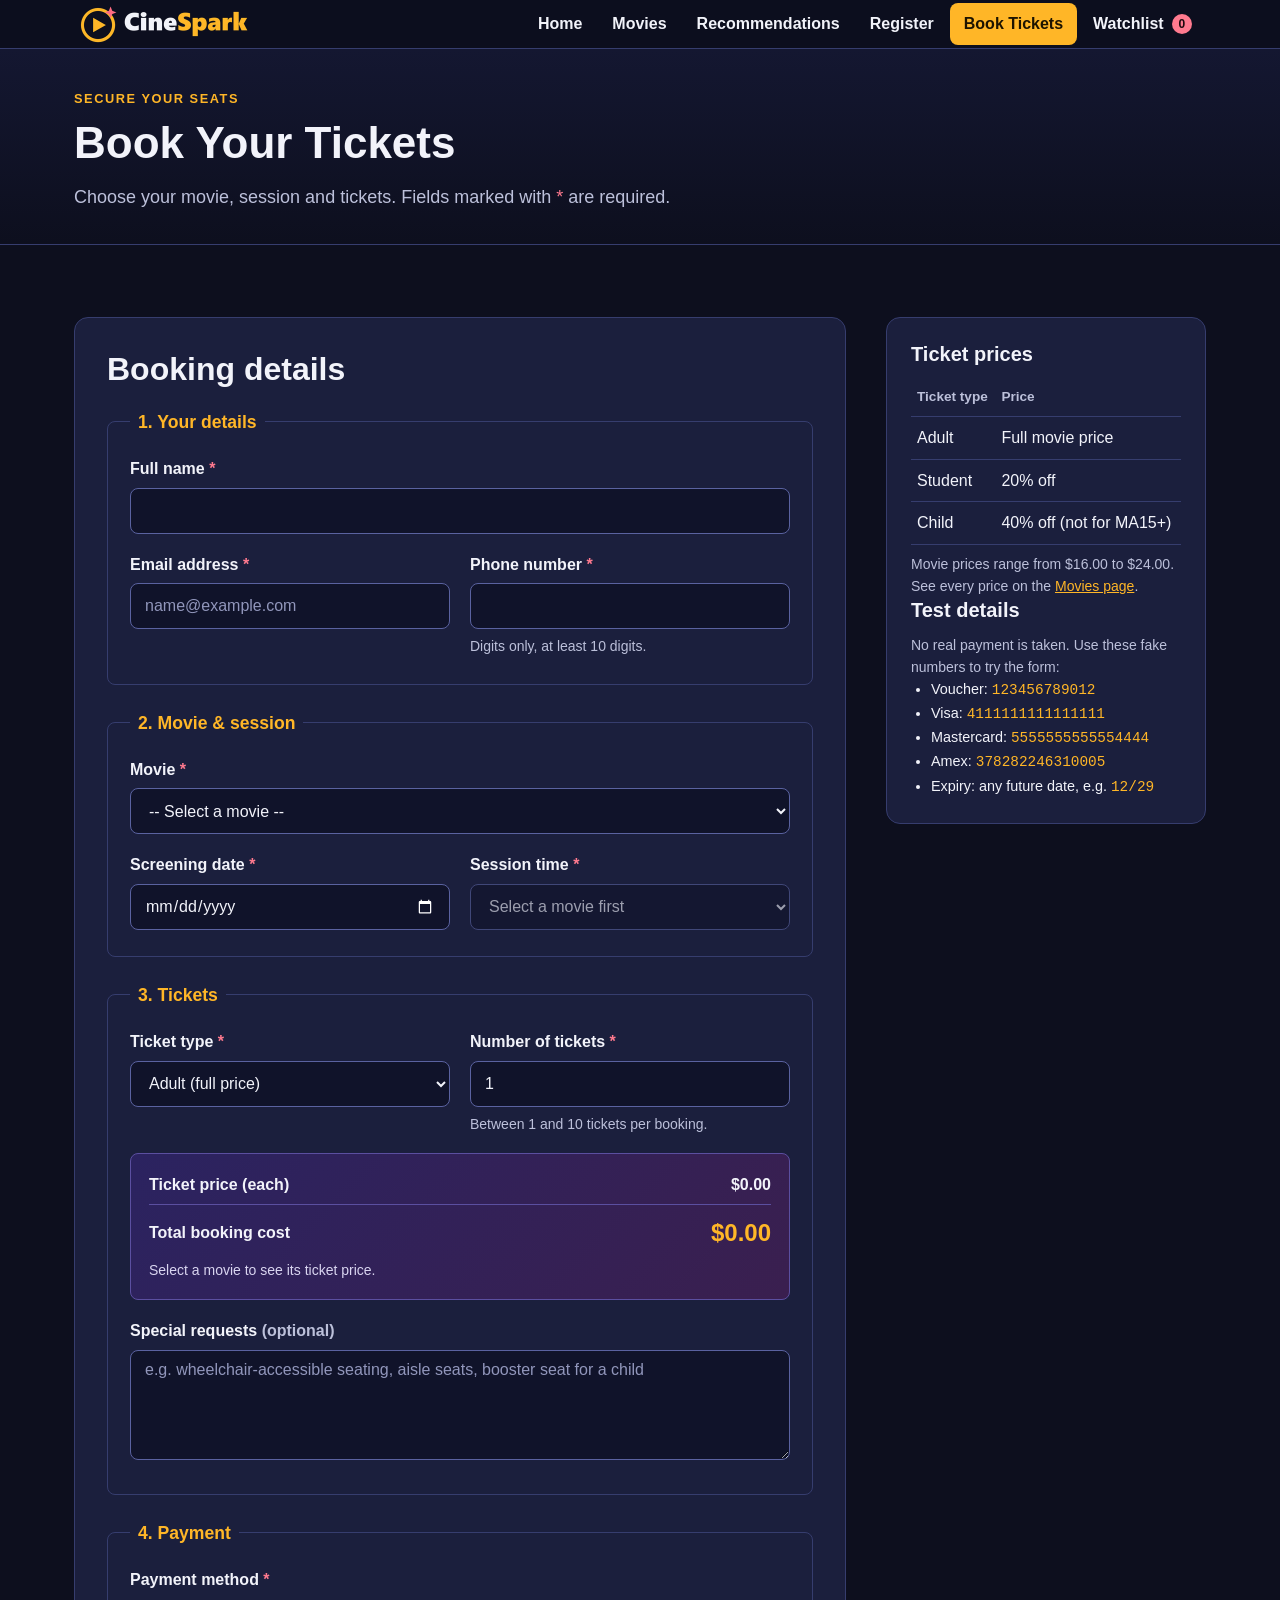
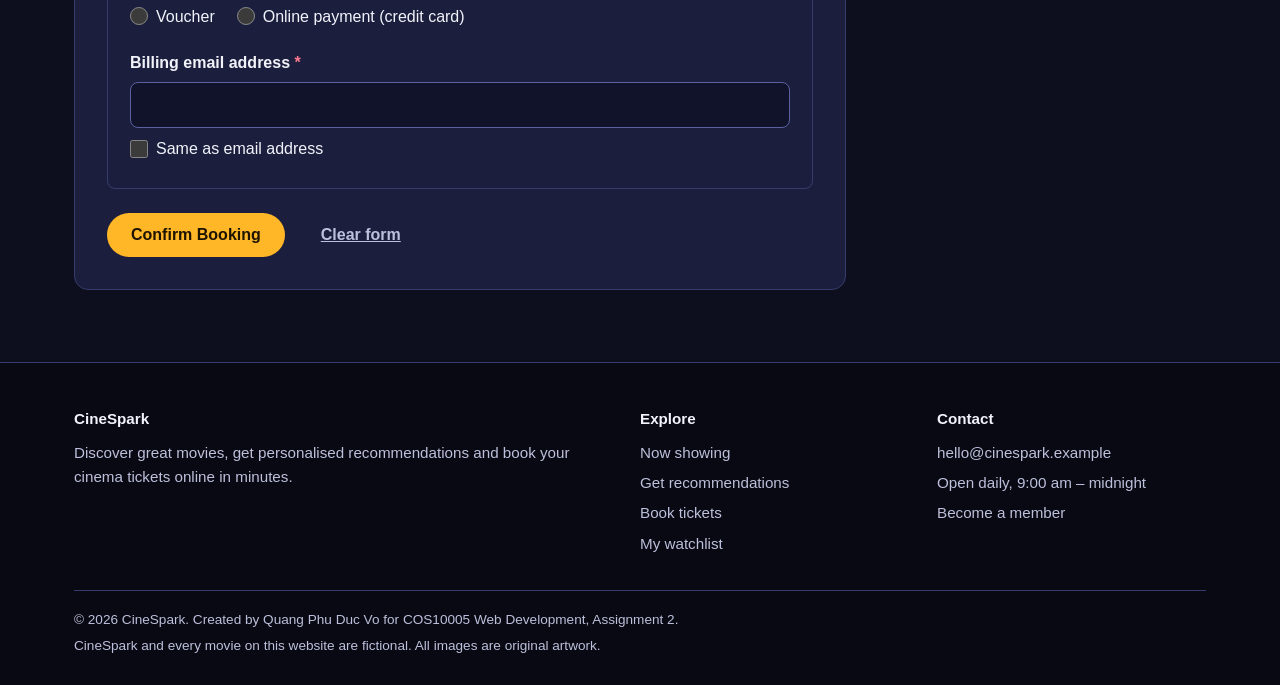
==== assignment2/booking.html @ 815320e8 "Adding first files for the assignment" ====
<!DOCTYPE html>
<html lang="en">
<head>
    <meta charset="utf-8">
    <meta name="viewport" content="width=device-width, initial-scale=1">
    <meta name="color-scheme" content="dark">
    <meta name="description" content="Book movie tickets at CineSpark: choose a movie, session and ticket type, then pay by voucher or card.">
    <meta name="author" content="Quang Phu Duc Vo">
    <title>Book Tickets | CineSpark</title>
    <link rel="icon" href="images/favicon.png" type="image/png">
    <link rel="stylesheet" href="css/style.css">
    <script src="js/script.js" defer></script>
</head>
<body>
    <a class="skip-link" href="#main">Skip to main content</a>

    <!-- ===================== SITE HEADER & NAVIGATION ===================== -->
    <header class="site-header">
        <div class="container header-inner">
            <a class="brand" href="index.html">
                <img src="images/logo.png" alt="CineSpark home" width="360" height="96">
            </a>
            <button type="button" class="nav-toggle" id="navToggle" aria-expanded="false" aria-controls="mainNav">
                <span class="nav-toggle-icon" aria-hidden="true"></span>
                Menu
            </button>
            <nav class="main-nav" id="mainNav" aria-label="Main navigation">
                <ul class="nav-links">
                    <li><a href="index.html">Home</a></li>
                    <li><a href="movies.html">Movies</a></li>
                    <li><a href="recommend.html">Recommendations</a></li>
                    <li><a href="register.html">Register</a></li>
                    <li><a href="booking.html" class="active" aria-current="page">Book Tickets</a></li>
                    <li><a href="watchlist.html">Watchlist <span class="watchlist-count" id="watchlistCount">0</span></a></li>
                </ul>
            </nav>
        </div>
    </header>

    <main id="main">

        <!-- ========================= PAGE BANNER ========================= -->
        <section class="page-banner" aria-labelledby="pageHeading">
            <div class="container">
                <p class="eyebrow">Secure your seats</p>
                <h1 id="pageHeading">Book Your Tickets</h1>
                <p class="lead">Choose your movie, session and tickets. Fields marked with <span class="required">*</span> are required.</p>
            </div>
        </section>

        <!-- ===================== BOOKING FORM + SIDE PANEL ===================== -->
        <section class="section" aria-labelledby="formHeading">
            <div class="container booking-layout">

                <!-- Booking form: checked by JavaScript before it is sent (see script.js, section 8) -->
                <form id="bookingForm" class="form-card" method="post"
                      action="http://mercury.swin.edu.au/it000000/cos10005/regtest.php" novalidate>
                    <h2 id="formHeading" class="mt-0">Booking details</h2>

                    <!-- Shown by JavaScript when a movie was chosen on another page -->
                    <p id="prefillNotice" class="notice" role="status" hidden></p>

                    <!-- Summary of errors, shown by JavaScript when the form has problems -->
                    <div id="bookingErrors" class="error-summary" role="alert" hidden></div>

                    <noscript>
                        <p class="notice">Please enable JavaScript to see ticket prices and payment options.</p>
                    </noscript>

                    <!-- ===== 1. Contact details ===== -->
                    <fieldset class="form-section">
                        <legend>1. Your details</legend>

                        <div class="form-group">
                            <label for="fullName">Full name <span class="required" aria-hidden="true">*</span></label>
                            <input type="text" id="fullName" name="fullName" autocomplete="name" required
                                   aria-describedby="fullNameError">
                            <p class="error-msg" id="fullNameError"></p>
                        </div>

                        <div class="form-row">
                            <div class="form-group">
                                <label for="email">Email address <span class="required" aria-hidden="true">*</span></label>
                                <input type="email" id="email" name="email" autocomplete="email" required
                                       placeholder="name@example.com" aria-describedby="emailError">
                                <p class="error-msg" id="emailError"></p>
                            </div>

                            <div class="form-group">
                                <label for="phone">Phone number <span class="required" aria-hidden="true">*</span></label>
                                <input type="tel" id="phone" name="phone" autocomplete="tel" inputmode="numeric" required
                                       aria-describedby="phoneHint phoneError">
                                <p class="hint" id="phoneHint">Digits only, at least 10 digits.</p>
                                <p class="error-msg" id="phoneError"></p>
                            </div>
                        </div>
                    </fieldset>

                    <!-- ===== 2. Movie and session ===== -->
                    <fieldset class="form-section">
                        <legend>2. Movie &amp; session</legend>

                        <div class="form-group">
                            <label for="movie">Movie <span class="required" aria-hidden="true">*</span></label>
                            <select id="movie" name="movie" required aria-describedby="movieError">
                                <option value="">-- Select a movie --</option>
                                <option value="skyline-pursuit">Skyline Pursuit (M) &ndash; $22.00</option>
                                <option value="lantern-keepers">The Lantern Keepers (G) &ndash; $16.00</option>
                                <option value="plus-one-problems">Plus One Problems (M) &ndash; $19.50</option>
                                <option value="quiet-harbour">Quiet Harbour (M) &ndash; $19.50</option>
                                <option value="neon-orbit">Neon Orbit (M) &ndash; $24.00</option>
                                <option value="hollow-lane">Midnight at Hollow Lane (MA15+) &ndash; $19.50</option>
                                <option value="grandpa-goes-viral">Grandpa Goes Viral (PG) &ndash; $17.00</option>
                                <option value="paper-hearts">Paper Hearts in Paris (PG) &ndash; $18.00</option>
                                <option value="robo-pup-rescue">Robo Pup Rescue (PG) &ndash; $16.00</option>
                            </select>
                            <p class="error-msg" id="movieError"></p>
                            <!-- Poster and details of the chosen movie (added by JavaScript) -->
                            <div id="moviePreview" class="movie-preview" hidden></div>
                        </div>

                        <div class="form-row">
                            <div class="form-group">
                                <label for="screeningDate">Screening date <span class="required" aria-hidden="true">*</span></label>
                                <input type="date" id="screeningDate" name="screeningDate" required
                                       aria-describedby="screeningDateError">
                                <p class="error-msg" id="screeningDateError"></p>
                            </div>

                            <div class="form-group">
                                <label for="sessionTime">Session time <span class="required" aria-hidden="true">*</span></label>
                                <select id="sessionTime" name="sessionTime" required aria-describedby="sessionTimeError">
                                    <option value="">Select a movie first</option>
                                </select>
                                <p class="error-msg" id="sessionTimeError"></p>
                            </div>
                        </div>
                    </fieldset>

                    <!-- ===== 3. Tickets and cost ===== -->
                    <fieldset class="form-section">
                        <legend>3. Tickets</legend>

                        <div class="form-row">
                            <div class="form-group">
                                <label for="ticketType">Ticket type <span class="required" aria-hidden="true">*</span></label>
                                <select id="ticketType" name="ticketType" aria-describedby="ticketTypeError">
                                    <option value="adult" selected>Adult (full price)</option>
                                    <option value="student">Student (20% off)</option>
                                    <option value="child">Child (40% off)</option>
                                </select>
                                <p class="error-msg" id="ticketTypeError"></p>
                            </div>

                            <div class="form-group">
                                <label for="numTickets">Number of tickets <span class="required" aria-hidden="true">*</span></label>
                                <input type="number" id="numTickets" name="numTickets" min="1" max="10" step="1" value="1"
                                       required aria-describedby="numTicketsHint numTicketsError">
                                <p class="hint" id="numTicketsHint">Between 1 and 10 tickets per booking.</p>
                                <p class="error-msg" id="numTicketsError"></p>
                            </div>
                        </div>

                        <!-- Booking cost - calculated by JavaScript (read-only, but still submitted) -->
                        <div class="cost-box">
                            <div class="cost-row">
                                <label for="ticketPrice">Ticket price (each)</label>
                                <input type="text" id="ticketPrice" name="ticketPrice" value="$0.00" readonly>
                            </div>
                            <div class="cost-row total">
                                <label for="totalCost">Total booking cost</label>
                                <input type="text" id="totalCost" name="totalCost" value="$0.00" readonly>
                            </div>
                            <p class="cost-note" id="costBreakdown" aria-live="polite">Select a movie to see its ticket price.</p>
                        </div>

                        <div class="form-group">
                            <label for="specialRequests">Special requests <span class="text-muted">(optional)</span></label>
                            <textarea id="specialRequests" name="specialRequests" rows="4" maxlength="300"
                                      placeholder="e.g. wheelchair-accessible seating, aisle seats, booster seat for a child"></textarea>
                        </div>
                    </fieldset>

                    <!-- ===== 4. Payment ===== -->
                    <fieldset class="form-section">
                        <legend>4. Payment</legend>

                        <fieldset class="choice-group" id="paymentMethod" aria-describedby="paymentMethodError">
                            <legend>Payment method <span class="required" aria-hidden="true">*</span></legend>
                            <div class="option-list">
                                <label class="option"><input type="radio" name="paymentMethod" value="voucher"> Voucher</label>
                                <label class="option"><input type="radio" name="paymentMethod" value="online"> Online payment (credit card)</label>
                            </div>
                            <p class="error-msg" id="paymentMethodError"></p>
                        </fieldset>

                        <!-- Shown only when "Voucher" is selected -->
                        <div id="voucherFields" class="conditional" hidden>
                            <div class="form-group">
                                <label for="voucherCode">Voucher code <span class="required" aria-hidden="true">*</span></label>
                                <input type="text" id="voucherCode" name="voucherCode" inputmode="numeric" maxlength="12"
                                       placeholder="12-digit code" autocomplete="off" disabled
                                       aria-describedby="voucherCodeHint voucherCodeError">
                                <p class="hint" id="voucherCodeHint">Enter the 12 digits printed on your gift voucher.</p>
                                <p class="error-msg" id="voucherCodeError"></p>
                            </div>
                        </div>

                        <!-- Shown only when "Online payment" is selected -->
                        <div id="cardFields" class="conditional" hidden>
                            <div class="form-row">
                                <div class="form-group">
                                    <label for="cardType">Card type <span class="required" aria-hidden="true">*</span></label>
                                    <select id="cardType" name="cardType" disabled aria-describedby="cardTypeError">
                                        <option value="">-- Select card type --</option>
                                        <option value="visa">Visa</option>
                                        <option value="mastercard">Mastercard</option>
                                        <option value="amex">American Express</option>
                                    </select>
                                    <p class="error-msg" id="cardTypeError"></p>
                                </div>

                                <div class="form-group">
                                    <label for="cardName">Name on card <span class="required" aria-hidden="true">*</span></label>
                                    <input type="text" id="cardName" name="cardName" autocomplete="cc-name" disabled
                                           aria-describedby="cardNameError">
                                    <p class="error-msg" id="cardNameError"></p>
                                </div>
                            </div>

                            <div class="form-row">
                                <div class="form-group">
                                    <label for="cardNumber">Card number <span class="required" aria-hidden="true">*</span></label>
                                    <input type="text" id="cardNumber" name="cardNumber" inputmode="numeric" maxlength="16"
                                           autocomplete="cc-number" disabled aria-describedby="cardNumberHint cardNumberError">
                                    <p class="hint" id="cardNumberHint">Visa and Mastercard: 16 digits. American Express: 15 digits.</p>
                                    <p class="error-msg" id="cardNumberError"></p>
                                </div>

                                <div class="form-group">
                                    <label for="cardExpiry">Expiry date <span class="required" aria-hidden="true">*</span></label>
                                    <input type="text" id="cardExpiry" name="cardExpiry" maxlength="5" placeholder="MM/YY"
                                           autocomplete="cc-exp" disabled aria-describedby="cardExpiryError">
                                    <p class="error-msg" id="cardExpiryError"></p>
                                </div>
                            </div>
                            <p class="hint">This is a student project &ndash; please use the fake test card numbers shown on this page. No real payment is processed.</p>
                        </div>

                        <div class="form-group">
                            <label for="billingEmail">Billing email address <span class="required" aria-hidden="true">*</span></label>
                            <input type="email" id="billingEmail" name="billingEmail" autocomplete="email" required
                                   aria-describedby="billingEmailError">
                            <label class="checkbox-row">
                                <input type="checkbox" id="sameAsEmail" name="sameAsEmail" value="yes">
                                Same as email address
                            </label>
                            <p class="error-msg" id="billingEmailError"></p>
                        </div>
                    </fieldset>

                    <div class="form-actions">
                        <button type="submit" class="btn btn-primary">Confirm Booking</button>
                        <button type="reset" class="btn btn-ghost">Clear form</button>
                    </div>
                </form>

                <!-- ===== Side panel: prices and test data ===== -->
                <aside class="side-panel card" aria-labelledby="pricesHeading">
                    <h2 id="pricesHeading" class="mt-0">Ticket prices</h2>
                    <table class="price-table">
                        <caption class="visually-hidden">Ticket type discounts</caption>
                        <thead>
                            <tr>
                                <th scope="col">Ticket type</th>
                                <th scope="col">Price</th>
                            </tr>
                        </thead>
                        <tbody>
                            <tr>
                                <td>Adult</td>
                                <td>Full movie price</td>
                            </tr>
                            <tr>
                                <td>Student</td>
                                <td>20% off</td>
                            </tr>
                            <tr>
                                <td>Child</td>
                                <td>40% off (not for MA15+)</td>
                            </tr>
                        </tbody>
                    </table>
                    <p class="hint">Movie prices range from $16.00 to $24.00. See every price on the <a href="movies.html">Movies page</a>.</p>

                    <h2>Test details</h2>
                    <p class="hint">No real payment is taken. Use these fake numbers to try the form:</p>
                    <ul class="test-data">
                        <li>Voucher: <code>123456789012</code></li>
                        <li>Visa: <code>4111111111111111</code></li>
                        <li>Mastercard: <code>5555555555554444</code></li>
                        <li>Amex: <code>378282246310005</code></li>
                        <li>Expiry: any future date, e.g. <code>12/29</code></li>
                    </ul>
                </aside>

            </div>
        </section>

    </main>

    <!-- ============================ SITE FOOTER ============================ -->
    <footer class="site-footer">
        <div class="container">
            <div class="footer-grid">
                <div>
                    <p class="footer-heading">CineSpark</p>
                    <p>Discover great movies, get personalised recommendations and book your cinema tickets online in minutes.</p>
                </div>
                <div>
                    <p class="footer-heading">Explore</p>
                    <ul class="footer-links">
                        <li><a href="movies.html">Now showing</a></li>
                        <li><a href="recommend.html">Get recommendations</a></li>
                        <li><a href="booking.html">Book tickets</a></li>
                        <li><a href="watchlist.html">My watchlist</a></li>
                    </ul>
                </div>
                <div>
                    <p class="footer-heading">Contact</p>
                    <ul class="footer-links">
                        <li><a href="mailto:hello@cinespark.example">hello@cinespark.example</a></li>
                        <li>Open daily, 9:00 am &ndash; midnight</li>
                        <li><a href="register.html">Become a member</a></li>
                    </ul>
                </div>
            </div>
            <div class="footer-bottom">
                <p>&copy; 2026 CineSpark. Created by Quang Phu Duc Vo for COS10005 Web Development, Assignment 2.</p>
                <p>CineSpark and every movie on this website are fictional. All images are original artwork.</p>
            </div>
        </div>
    </footer>
</body>
</html>
---- assignment2/css/style.css ----
/* ==========================================================================
   CineSpark - Main Stylesheet (css/style.css)
   COS10005 Web Development - Assignment 2
   Author: Quang Phu Duc Vo

   This one stylesheet is linked to every page of the website.

   Responsive approach: MOBILE-FIRST
     - Base styles (no media query) are for mobile phones  (<= 767px)
     - Tablet styles:  @media (min-width: 768px)          (768px - 1023px)
     - Desktop styles: @media (min-width: 1024px)         (>= 1024px)

   Contents
     1.  Colour palette and design tokens
     2.  Base / reset
     3.  Typography
     4.  Layout helpers (container, sections, grids, cards)
     5.  Buttons, badges and tags
     6.  Header and main navigation
     7.  Home page
     8.  Inner page banner
     9.  Movie listing page
     10. Forms (shared by register, booking and recommend pages)
     11. Recommendation page
     12. Registration page
     13. Booking page
     14. Watchlist page (bonus)
     15. Toast message
     16. Footer
     17. Utilities and accessibility helpers
     18. Responsive - tablet (768px and wider)
     19. Responsive - desktop (1024px and wider)
     20. Reduced motion preference
   ========================================================================== */


/* ==========================================================================
   1. Colour palette and design tokens
   All colours were checked for WCAG AA contrast against the dark backgrounds.
   ========================================================================== */
:root {
    --color-bg: #0d0f1e;            /* page background (deep navy)          */
    --color-bg-alt: #141731;        /* alternate section background         */
    --color-surface: #1b1f3d;       /* cards and panels                     */
    --color-surface-raised: #252b52;/* hover states / read-only fields      */
    --color-field: #10132a;         /* form field background                */
    --color-border: #363d6e;        /* card borders and dividers            */
    --color-field-border: #5a62a0;  /* form field borders                   */
    --color-text: #f2f3fa;          /* main text                            */
    --color-text-muted: #bcc0da;    /* secondary text                       */
    --color-accent: #ffb627;        /* brand amber (buttons, highlights)    */
    --color-accent-hover: #ffca5f;
    --color-on-accent: #1d1400;     /* text placed on the amber accent      */
    --color-highlight: #ff7a8f;     /* pink highlight (badges, required *)  */
    --color-success: #5ee39a;
    --color-error: #ff9b9b;
    --color-error-bg: #3b1724;
    --color-info: #7cc4ff;
    --color-info-bg: #16304a;
    --radius-sm: 8px;
    --radius: 14px;
    --shadow: 0 12px 30px rgba(0, 0, 0, 0.35);
    --container-width: 1180px;
    --font-body: "Segoe UI", Roboto, "Helvetica Neue", Arial, sans-serif;
}


/* ==========================================================================
   2. Base / reset
   ========================================================================== */
*,
*::before,
*::after {
    box-sizing: border-box;
}

html {
    scroll-behavior: smooth;
}

body {
    margin: 0;
    font-family: var(--font-body);
    font-size: 1rem;              /* 16px - readable base size */
    line-height: 1.6;
    color: var(--color-text);
    background-color: var(--color-bg);
}

img {
    display: block;
    max-width: 100%;
    height: auto;
}

a {
    color: var(--color-accent);
}

a:hover {
    color: var(--color-accent-hover);
}

/* Clear, high-contrast keyboard focus indicator for every interactive element */
:focus-visible {
    outline: 3px solid var(--color-accent);
    outline-offset: 2px;
}

/* Make sure the HTML "hidden" attribute always wins over display rules below */
[hidden] {
    display: none !important;
}


/* ==========================================================================
   3. Typography
   ========================================================================== */
h1,
h2,
h3,
h4 {
    margin: 0 0 0.6em;
    line-height: 1.2;
    font-weight: 800;
}

h1 {
    font-size: 2.1rem;
}

h2 {
    font-size: 1.6rem;
}

h3 {
    font-size: 1.2rem;
}

p {
    margin: 0 0 1em;
}

.lead {
    font-size: 1.125rem;
    color: var(--color-text-muted);
}

.eyebrow {
    margin: 0 0 0.5rem;
    font-size: 0.8rem;
    font-weight: 700;
    letter-spacing: 0.12em;
    text-transform: uppercase;
    color: var(--color-accent);
}

.text-accent {
    color: var(--color-accent);
}

.text-muted {
    color: var(--color-text-muted);
}


/* ==========================================================================
   4. Layout helpers
   ========================================================================== */
.container {
    width: 100%;
    max-width: var(--container-width);
    margin: 0 auto;
    padding: 0 16px;
}

.section {
    padding: 56px 0;
}

.section-alt {
    background-color: var(--color-bg-alt);
}

.section-header {
    max-width: 720px;
    margin-bottom: 32px;
}

/* Generic responsive grid - 1 column on mobile, more columns added later */
.grid {
    display: grid;
    grid-template-columns: 1fr;
    gap: 20px;
}

.card {
    padding: 24px;
    background-color: var(--color-surface);
    border: 1px solid var(--color-border);
    border-radius: var(--radius);
}

.card h3 {
    margin-bottom: 0.4em;
}

.card p:last-child {
    margin-bottom: 0;
}


/* ==========================================================================
   5. Buttons, badges and tags
   ========================================================================== */
.btn {
    display: inline-flex;
    align-items: center;
    justify-content: center;
    gap: 8px;
    min-height: 44px;              /* comfortable touch target */
    padding: 10px 22px;
    border: 2px solid transparent;
    border-radius: 999px;
    font-family: inherit;
    font-size: 1rem;
    font-weight: 700;
    line-height: 1.2;
    text-align: center;
    text-decoration: none;
    cursor: pointer;
    transition: background-color 0.2s ease, border-color 0.2s ease, color 0.2s ease, transform 0.2s ease;
}

.btn-primary {
    background-color: var(--color-accent);
    color: var(--color-on-accent);
}

.btn-primary:hover {
    background-color: var(--color-accent-hover);
    color: var(--color-on-accent);
    transform: translateY(-1px);
}

.btn-outline {
    background-color: transparent;
    border-color: var(--color-field-border);
    color: var(--color-text);
}

.btn-outline:hover {
    border-color: var(--color-accent);
    color: var(--color-accent);
}

.btn-ghost {
    background-color: transparent;
    color: var(--color-text-muted);
    text-decoration: underline;
}

.btn-ghost:hover {
    color: var(--color-text);
}

.btn-small {
    min-height: 40px;
    padding: 8px 16px;
    font-size: 0.9rem;
}

/* "Saved" state for watchlist buttons */
.btn.is-saved {
    border-color: var(--color-success);
    color: var(--color-success);
}

/* Australian classification badges (colours follow the official labels) */
.rating {
    display: inline-block;
    min-width: 2.4em;
    padding: 1px 8px;
    border-radius: 6px;
    font-size: 0.85rem;
    font-weight: 800;
    text-align: center;
    vertical-align: middle;
}

.rating-g {
    background-color: #15803d;
    color: #ffffff;
}

.rating-pg {
    background-color: #facc15;
    color: #1a1a1a;
}

.rating-m {
    background-color: #2563eb;
    color: #ffffff;
}

.rating-ma {
    background-color: #dc2626;
    color: #ffffff;
}

.tag {
    display: inline-block;
    padding: 2px 10px;
    border-radius: 999px;
    background-color: var(--color-surface-raised);
    color: var(--color-text);
    font-size: 0.85rem;
}


/* ==========================================================================
   6. Header and main navigation
   ========================================================================== */
.skip-link {
    position: absolute;
    top: -80px;
    left: 16px;
    z-index: 100;
    padding: 10px 16px;
    border-radius: var(--radius-sm);
    background-color: var(--color-accent);
    color: var(--color-on-accent);
    font-weight: 700;
}

.skip-link:focus {
    top: 12px;
}

.site-header {
    position: sticky;
    top: 0;
    z-index: 50;
    background-color: rgba(13, 15, 30, 0.97);
    border-bottom: 1px solid var(--color-border);
}

.header-inner {
    display: flex;
    flex-wrap: wrap;
    align-items: center;
    justify-content: space-between;
    gap: 8px 16px;
    padding-top: 10px;
    padding-bottom: 10px;
}

.brand img {
    width: 160px;
}

/* Mobile menu button - only shown when JavaScript is running (see .js rules) */
.nav-toggle {
    display: none;
    align-items: center;
    gap: 10px;
    min-height: 44px;
    padding: 8px 14px;
    border: 2px solid var(--color-field-border);
    border-radius: var(--radius-sm);
    background-color: transparent;
    color: var(--color-text);
    font-family: inherit;
    font-size: 1rem;
    font-weight: 700;
    cursor: pointer;
}

.nav-toggle-icon,
.nav-toggle-icon::before,
.nav-toggle-icon::after {
    display: block;
    width: 20px;
    height: 2px;
    background-color: currentColor;
    border-radius: 2px;
}

.nav-toggle-icon {
    position: relative;
}

.nav-toggle-icon::before,
.nav-toggle-icon::after {
    content: "";
    position: absolute;
    left: 0;
}

.nav-toggle-icon::before {
    top: -6px;
}

.nav-toggle-icon::after {
    top: 6px;
}

.main-nav {
    width: 100%;
}

.nav-links {
    display: flex;
    flex-direction: column;
    gap: 4px;
    margin: 0;
    padding: 0 0 8px;
    list-style: none;
}

.nav-links a {
    display: flex;
    align-items: center;
    gap: 8px;
    padding: 10px 14px;
    border-radius: var(--radius-sm);
    color: var(--color-text);
    font-weight: 600;
    text-decoration: none;
}

.nav-links a:hover {
    background-color: var(--color-surface);
    color: var(--color-accent);
}

/* Current page highlighting (class + aria-current are set on each page) */
.nav-links a.active,
.nav-links a.active:hover {
    background-color: var(--color-accent);
    color: var(--color-on-accent);
}

.watchlist-count {
    display: inline-block;
    min-width: 1.7em;
    padding: 0 6px;
    border-radius: 999px;
    background-color: var(--color-highlight);
    color: #1d0a0e;
    font-size: 0.75rem;
    font-weight: 800;
    line-height: 1.7;
    text-align: center;
}

/* When JavaScript is available the mobile menu collapses behind the button */
.js .nav-toggle {
    display: inline-flex;
}

.js .main-nav {
    display: none;
}

.js .main-nav.is-open {
    display: block;
}


/* ==========================================================================
   7. Home page
   ========================================================================== */
.hero {
    padding: 48px 0 56px;
    background-color: var(--color-bg);
    background-image:
        radial-gradient(circle at 12% 18%, rgba(255, 182, 39, 0.16), rgba(255, 182, 39, 0) 45%),
        radial-gradient(circle at 88% 8%, rgba(255, 122, 143, 0.14), rgba(255, 122, 143, 0) 40%);
}

.hero-inner {
    display: grid;
    grid-template-columns: 1fr;
    gap: 36px;
    align-items: center;
}

.hero h1 {
    font-size: 2.3rem;
}

.hero-actions {
    display: flex;
    flex-wrap: wrap;
    gap: 12px;
    margin-top: 24px;
}

.hero-stats {
    display: flex;
    flex-wrap: wrap;
    gap: 16px 32px;
    margin: 32px 0 0;
    padding: 0;
    list-style: none;
}

.hero-stats strong {
    display: block;
    font-size: 1.6rem;
    color: var(--color-accent);
}

.hero-stats span {
    font-size: 0.9rem;
    color: var(--color-text-muted);
}

.hero-figure {
    margin: 0;
}

.hero-figure img {
    border: 1px solid var(--color-border);
    border-radius: var(--radius);
    box-shadow: var(--shadow);
}

figcaption {
    margin-top: 8px;
    font-size: 0.85rem;
    color: var(--color-text-muted);
}

/* Value / audience / service cards */
.feature-card {
    position: relative;
    transition: transform 0.2s ease, border-color 0.2s ease;
}

.feature-card:hover {
    transform: translateY(-3px);
    border-color: var(--color-accent);
}

.feature-icon {
    display: inline-flex;
    align-items: center;
    justify-content: center;
    width: 52px;
    height: 52px;
    margin-bottom: 14px;
    border-radius: 14px;
    background-color: var(--color-surface-raised);
    font-size: 1.6rem;
}

.feature-card p {
    color: var(--color-text-muted);
}

.card-link {
    display: inline-block;
    margin-top: 12px;
    font-weight: 700;
}

/* Numbered "how it works" steps (numbers drawn with a CSS counter) */
.steps {
    display: grid;
    grid-template-columns: 1fr;
    gap: 20px;
    margin: 0;
    padding: 0;
    list-style: none;
    counter-reset: step;
}

.steps li {
    position: relative;
    padding: 24px 24px 24px 84px;
    background-color: var(--color-surface);
    border: 1px solid var(--color-border);
    border-radius: var(--radius);
    counter-increment: step;
}

.steps li::before {
    content: counter(step);
    position: absolute;
    top: 24px;
    left: 24px;
    width: 44px;
    height: 44px;
    border-radius: 50%;
    background-color: var(--color-accent);
    color: var(--color-on-accent);
    font-size: 1.3rem;
    font-weight: 800;
    line-height: 44px;
    text-align: center;
}

.steps h3 {
    margin-bottom: 0.3em;
}

.steps p {
    margin: 0;
    color: var(--color-text-muted);
}

/* "Now showing" poster previews */
.poster-card {
    overflow: hidden;
    background-color: var(--color-surface);
    border: 1px solid var(--color-border);
    border-radius: var(--radius);
}

.poster-card img {
    width: 100%;
}

.poster-card-body {
    padding: 16px 18px 20px;
}

.poster-card-body h3 {
    margin-bottom: 0.3em;
}

.poster-card-body p {
    margin: 0;
    color: var(--color-text-muted);
}

.section-cta {
    margin-top: 28px;
    text-align: center;
}

/* Call-to-action band */
.cta-band {
    padding: 40px 24px;
    border: 1px solid #5b4fa0;
    border-radius: var(--radius);
    background-color: #2b2360;
    background-image: linear-gradient(135deg, #2b2360, #4a1d4f);
    text-align: center;
}

.cta-band p {
    max-width: 620px;
    margin-right: auto;
    margin-left: auto;
    color: #e4e1f5;
}


/* ==========================================================================
   8. Inner page banner (top of every page except home)
   ========================================================================== */
.page-banner {
    padding: 40px 0 32px;
    background-color: var(--color-bg-alt);
    background-image: linear-gradient(180deg, #141731, #0d0f1e);
    border-bottom: 1px solid var(--color-border);
}

.page-banner h1 {
    margin-bottom: 0.3em;
}

.page-banner .lead {
    max-width: 760px;
    margin-bottom: 0;
}


/* ==========================================================================
   9. Movie listing page
   ========================================================================== */
.info-bar {
    display: flex;
    flex-wrap: wrap;
    gap: 8px 24px;
    margin-bottom: 32px;
    padding: 16px 20px;
    background-color: var(--color-info-bg);
    border-left: 6px solid var(--color-info);
    border-radius: var(--radius-sm);
}

.info-bar p {
    margin: 0;
}

.movie-list {
    display: grid;
    grid-template-columns: 1fr;
    gap: 24px;
}

/* Mobile: small poster beside the title, details underneath */
.movie-card {
    display: grid;
    grid-template-columns: 110px 1fr;
    grid-template-areas:
        "poster head"
        "body body";
    gap: 16px;
    padding: 16px;
    background-color: var(--color-surface);
    border: 1px solid var(--color-border);
    border-radius: var(--radius);
    scroll-margin-top: 120px;
    transition: border-color 0.2s ease, box-shadow 0.2s ease;
}

.movie-card:hover {
    border-color: var(--color-field-border);
}

/* Highlight a movie when it is linked to directly, e.g. movies.html#neon-orbit */
.movie-card:target {
    border-color: var(--color-accent);
    box-shadow: 0 0 0 3px rgba(255, 182, 39, 0.4);
}

.movie-poster {
    grid-area: poster;
    width: 100%;
    border-radius: var(--radius-sm);
}

.movie-head {
    grid-area: head;
}

.movie-head h3 {
    margin-bottom: 0.4em;
    font-size: 1.25rem;
}

.movie-body {
    grid-area: body;
    display: flex;
    flex-direction: column;
}

.movie-meta {
    display: grid;
    grid-template-columns: 1fr;
    gap: 4px;
    margin: 0;
}

.movie-meta div {
    display: flex;
    flex-wrap: wrap;
    align-items: baseline;
    gap: 6px;
}

.movie-meta dt {
    font-size: 0.75rem;
    font-weight: 700;
    letter-spacing: 0.06em;
    text-transform: uppercase;
    color: var(--color-text-muted);
}

.movie-meta dd {
    margin: 0;
    font-weight: 600;
}

.movie-meta .price {
    color: var(--color-accent);
    font-weight: 800;
}

.movie-desc {
    color: var(--color-text-muted);
}

.sessions-label {
    margin: 0 0 6px;
    font-size: 0.85rem;
    font-weight: 700;
}

.session-list {
    display: flex;
    flex-wrap: wrap;
    gap: 6px;
    margin: 0 0 18px;
    padding: 0;
    list-style: none;
}

.session-list li {
    padding: 3px 10px;
    border: 1px solid var(--color-border);
    border-radius: 6px;
    background-color: var(--color-field);
    font-size: 0.85rem;
}

.movie-actions {
    display: flex;
    flex-wrap: wrap;
    gap: 10px;
    margin-top: auto;
}

.pricing-list {
    margin: 0;
    padding-left: 20px;
}


/* ==========================================================================
   10. Forms (shared styles)
   ========================================================================== */
.form-card {
    padding: 24px 18px;
    background-color: var(--color-surface);
    border: 1px solid var(--color-border);
    border-radius: var(--radius);
}

.form-intro {
    color: var(--color-text-muted);
}

.form-section {
    margin: 0 0 24px;
    padding: 18px 16px 6px;
    border: 1px solid var(--color-border);
    border-radius: var(--radius-sm);
}

.form-section > legend {
    padding: 0 8px;
    font-size: 1.1rem;
    font-weight: 800;
    color: var(--color-accent);
}

.form-row {
    display: grid;
    grid-template-columns: 1fr;
    gap: 0 20px;
}

.form-group {
    margin-bottom: 18px;
}

.form-group > label,
.field-label {
    display: block;
    margin-bottom: 6px;
    font-weight: 600;
}

.required {
    color: var(--color-highlight);
}

input[type="text"],
input[type="email"],
input[type="tel"],
input[type="password"],
input[type="number"],
input[type="date"],
select,
textarea {
    width: 100%;
    min-height: 46px;
    padding: 10px 14px;
    border: 1px solid var(--color-field-border);
    border-radius: var(--radius-sm);
    background-color: var(--color-field);
    color: var(--color-text);
    font-family: inherit;
    font-size: 1rem;
}

textarea {
    min-height: 110px;
    resize: vertical;
}

input::placeholder,
textarea::placeholder {
    color: #9196bb;
}

input:focus,
select:focus,
textarea:focus {
    border-color: var(--color-accent);
    outline: 3px solid rgba(255, 182, 39, 0.35);
    outline-offset: 0;
}

input[readonly] {
    background-color: var(--color-surface-raised);
    cursor: default;
}

select:disabled,
input:disabled {
    opacity: 0.6;
    cursor: not-allowed;
}

/* Grouped radio buttons / checkboxes */
.choice-group {
    margin: 0 0 18px;
    padding: 0;
    border: 0;
}

.choice-group > legend {
    margin-bottom: 8px;
    padding: 0;
    font-weight: 600;
}

.option-list {
    display: flex;
    flex-wrap: wrap;
    gap: 10px 22px;
}

.option {
    display: inline-flex;
    align-items: center;
    gap: 8px;
    min-height: 32px;
    cursor: pointer;
}

input[type="radio"],
input[type="checkbox"] {
    width: 18px;
    height: 18px;
    margin: 0;
    cursor: pointer;
}

.hint {
    margin: 6px 0 0;
    font-size: 0.875rem;
    color: var(--color-text-muted);
}

/* Error states */
.is-invalid {
    border-color: var(--color-error) !important;
}

input.is-invalid,
select.is-invalid,
textarea.is-invalid {
    background-color: #2a1220;
}

.choice-group.is-invalid {
    padding: 10px 12px;
    border: 1px solid var(--color-error);
    border-radius: var(--radius-sm);
}

.error-msg {
    margin: 6px 0 0;
    color: var(--color-error);
    font-size: 0.9rem;
    font-weight: 600;
}

.error-msg:empty {
    display: none;
}

.error-summary {
    margin-bottom: 20px;
    padding: 14px 18px;
    border: 1px solid var(--color-error);
    border-left-width: 6px;
    border-radius: var(--radius-sm);
    background-color: var(--color-error-bg);
    color: #ffe3e3;
    font-weight: 600;
}

.notice {
    margin-bottom: 24px;
    padding: 14px 18px;
    border-left: 6px solid var(--color-info);
    border-radius: var(--radius-sm);
    background-color: var(--color-info-bg);
}

.form-actions {
    display: flex;
    flex-wrap: wrap;
    gap: 12px;
    margin-top: 8px;
}


/* ==========================================================================
   11. Recommendation page
   ========================================================================== */
.recommend-layout {
    display: grid;
    grid-template-columns: 1fr;
    gap: 32px;
    align-items: start;
}

/* Radio buttons styled as selectable "chips" */
.chip-options {
    display: flex;
    flex-wrap: wrap;
    gap: 10px;
}

.chip {
    position: relative;
}

/* The real radio button is kept (for keyboards and screen readers) but hidden visually */
.chip input {
    position: absolute;
    top: 0;
    left: 0;
    width: 1px;
    height: 1px;
    opacity: 0;
}

.chip span {
    display: inline-block;
    padding: 8px 16px;
    border: 2px solid var(--color-field-border);
    border-radius: 999px;
    background-color: var(--color-field);
    font-weight: 600;
    cursor: pointer;
    transition: background-color 0.2s ease, border-color 0.2s ease;
}

.chip span:hover {
    border-color: var(--color-accent);
}

.chip input:checked + span {
    border-color: var(--color-accent-hover);
    background-color: var(--color-accent);
    color: var(--color-on-accent);
}

.chip input:focus-visible + span {
    outline: 3px solid var(--color-accent);
    outline-offset: 2px;
}

.results-panel {
    min-height: 200px;
}

.results-placeholder {
    padding: 40px 24px;
    border: 2px dashed var(--color-border);
    border-radius: var(--radius);
    color: var(--color-text-muted);
    text-align: center;
}

.results-summary {
    color: var(--color-text-muted);
}

.result-card {
    display: grid;
    grid-template-columns: 90px 1fr;
    gap: 16px;
    margin-bottom: 18px;
    padding: 18px;
    background-color: var(--color-surface);
    border: 1px solid var(--color-border);
    border-radius: var(--radius);
}

.result-card.top-pick {
    border-color: var(--color-accent);
    box-shadow: 0 0 0 1px var(--color-accent);
}

.result-card img {
    width: 100%;
    border-radius: var(--radius-sm);
}

.result-card h3 {
    margin-bottom: 0.3em;
}

.result-rank {
    margin: 0 0 4px;
    font-size: 0.8rem;
    font-weight: 800;
    letter-spacing: 0.08em;
    text-transform: uppercase;
    color: var(--color-accent);
}

.result-meta {
    margin-bottom: 10px;
    font-size: 0.95rem;
    color: var(--color-text-muted);
}

.match {
    display: flex;
    align-items: center;
    gap: 12px;
    margin-bottom: 10px;
}

.match-label {
    font-weight: 800;
    white-space: nowrap;
}

.match-bar {
    flex: 1;
    height: 8px;
    overflow: hidden;
    border-radius: 999px;
    background-color: var(--color-field);
}

.match-bar span {
    display: block;
    height: 100%;
    border-radius: 999px;
    background-color: var(--color-accent);
    background-image: linear-gradient(90deg, #ff7a8f, #ffb627);
}

.reasons {
    margin: 0 0 14px;
    padding: 0;
    list-style: none;
    font-size: 0.95rem;
}

.reasons li::before {
    content: "\2713";
    margin-right: 8px;
    color: var(--color-success);
    font-weight: 800;
}

.result-actions {
    display: flex;
    flex-wrap: wrap;
    gap: 10px;
}

.rules-list li {
    margin-bottom: 8px;
}


/* ==========================================================================
   12. Registration page
   ========================================================================== */
.register-layout {
    display: grid;
    grid-template-columns: 1fr;
    gap: 32px;
    align-items: start;
}

.benefits-list {
    margin: 0;
    padding: 0;
    list-style: none;
}

.benefits-list li {
    display: flex;
    gap: 12px;
    margin-bottom: 16px;
}

.benefits-list .feature-icon {
    flex-shrink: 0;
    width: 44px;
    height: 44px;
    margin: 0;
    font-size: 1.3rem;
}

.benefits-list h3 {
    margin-bottom: 0.2em;
    font-size: 1.05rem;
}

.benefits-list p {
    margin: 0;
    color: var(--color-text-muted);
}

/* Live password checklist */
.pw-rules {
    display: grid;
    grid-template-columns: 1fr;
    gap: 2px 16px;
    margin: 8px 0 0;
    padding: 0;
    list-style: none;
    font-size: 0.875rem;
    color: var(--color-text-muted);
}

.pw-rules li::before {
    content: "\2717";
    display: inline-block;
    width: 1.3em;
    color: var(--color-error);
    font-weight: 800;
}

.pw-rules li.met {
    color: var(--color-success);
}

.pw-rules li.met::before {
    content: "\2713";
    color: var(--color-success);
}


/* ==========================================================================
   13. Booking page
   ========================================================================== */
.booking-layout {
    display: grid;
    grid-template-columns: 1fr;
    gap: 32px;
    align-items: start;
}

.movie-preview {
    display: flex;
    gap: 14px;
    align-items: center;
    margin-top: 12px;
    padding: 12px;
    border: 1px solid var(--color-border);
    border-radius: var(--radius-sm);
    background-color: var(--color-field);
}

.movie-preview img {
    width: 64px;
    border-radius: 6px;
}

.movie-preview p {
    margin: 0;
}

.preview-title {
    font-weight: 800;
}

.preview-meta {
    font-size: 0.9rem;
    color: var(--color-text-muted);
}

/* Booking cost summary box */
.cost-box {
    margin-bottom: 18px;
    padding: 18px;
    border: 1px solid #5b4fa0;
    border-radius: var(--radius-sm);
    background-color: #2b2360;
    background-image: linear-gradient(135deg, #2b2360, #3a1f4f);
}

.cost-row {
    display: flex;
    align-items: center;
    justify-content: space-between;
    gap: 12px;
}

.cost-row label {
    flex: 1;
    font-weight: 600;
}

.cost-row input[type="text"] {
    width: 120px;
    min-height: 0;
    padding: 4px 0;
    border: 0;
    background-color: transparent;
    color: var(--color-text);
    font-weight: 800;
    text-align: right;
}

.cost-row.total {
    margin-top: 6px;
    padding-top: 10px;
    border-top: 1px solid #5b4fa0;
}

.cost-row.total input[type="text"] {
    font-size: 1.5rem;
    color: var(--color-accent);
}

.cost-note {
    margin: 8px 0 0;
    font-size: 0.875rem;
    color: #d9d5f0;
}

/* Payment fields that appear only for the chosen payment method */
.conditional {
    margin: 0 0 18px;
    padding: 4px 0 4px 16px;
    border-left: 4px solid var(--color-accent);
}

.form-group > .checkbox-row {
    display: flex;
    align-items: center;
    gap: 8px;
    margin: 8px 0 0;
    font-weight: 500;
    cursor: pointer;
}

.side-panel h2 {
    font-size: 1.25rem;
}

.price-table {
    width: 100%;
    margin-bottom: 8px;
    border-collapse: collapse;
}

.price-table th,
.price-table td {
    padding: 8px 6px;
    border-bottom: 1px solid var(--color-border);
    text-align: left;
}

.price-table th {
    font-size: 0.85rem;
    color: var(--color-text-muted);
}

.test-data {
    margin: 0;
    padding-left: 20px;
    font-size: 0.9rem;
}

.test-data code {
    color: var(--color-accent);
    word-break: break-all;
}


/* ==========================================================================
   14. Watchlist page (bonus)
   ========================================================================== */
.watchlist-toolbar {
    display: flex;
    flex-wrap: wrap;
    align-items: center;
    justify-content: space-between;
    gap: 12px;
    margin-bottom: 24px;
}

.watchlist-toolbar h2 {
    margin: 0;
}

.watchlist-grid {
    display: grid;
    grid-template-columns: 1fr;
    gap: 20px;
}

.watch-item {
    display: grid;
    grid-template-columns: 100px 1fr;
    gap: 16px;
    padding: 16px;
    background-color: var(--color-surface);
    border: 1px solid var(--color-border);
    border-radius: var(--radius);
}

.watch-item img {
    width: 100%;
    border-radius: var(--radius-sm);
}

.watch-item h3 {
    margin-bottom: 0.3em;
}

.watch-item p {
    margin-bottom: 0.6em;
    color: var(--color-text-muted);
}

.watch-item-actions {
    display: flex;
    flex-wrap: wrap;
    gap: 8px;
}

.empty-state {
    padding: 48px 24px;
    border: 2px dashed var(--color-border);
    border-radius: var(--radius);
    text-align: center;
}

.empty-state .feature-icon {
    margin: 0 auto 12px;
}


/* ==========================================================================
   15. Toast message (short confirmation shown after watchlist changes)
   ========================================================================== */
.toast {
    position: fixed;
    right: 16px;
    bottom: 16px;
    left: 16px;
    z-index: 60;
    max-width: 420px;
    margin: 0 auto;
    padding: 14px 18px;
    border: 1px solid var(--color-success);
    border-radius: var(--radius-sm);
    background-color: #12301f;
    color: #e8fff0;
    font-weight: 600;
    text-align: center;
    box-shadow: var(--shadow);
    opacity: 0;
    transform: translateY(20px);
    pointer-events: none;
    transition: opacity 0.25s ease, transform 0.25s ease;
}

.toast.is-visible {
    opacity: 1;
    transform: translateY(0);
}


/* ==========================================================================
   16. Footer
   ========================================================================== */
.site-footer {
    padding: 44px 0 24px;
    border-top: 1px solid var(--color-border);
    background-color: #080913;
    color: var(--color-text-muted);
    font-size: 0.95rem;
}

.footer-grid {
    display: grid;
    grid-template-columns: 1fr;
    gap: 28px;
}

.footer-heading {
    margin-bottom: 10px;
    color: var(--color-text);
    font-weight: 800;
}

.footer-links {
    margin: 0;
    padding: 0;
    list-style: none;
}

.footer-links li {
    margin-bottom: 6px;
}

.footer-links a {
    color: var(--color-text-muted);
    text-decoration: none;
}

.footer-links a:hover {
    color: var(--color-accent);
    text-decoration: underline;
}

.footer-bottom {
    margin-top: 28px;
    padding-top: 18px;
    border-top: 1px solid var(--color-border);
    font-size: 0.85rem;
}

.footer-bottom p {
    margin-bottom: 4px;
}


/* ==========================================================================
   17. Utilities and accessibility helpers
   ========================================================================== */

/* Hides content visually but keeps it available to screen readers */
.visually-hidden {
    position: absolute !important;
    width: 1px;
    height: 1px;
    margin: -1px;
    padding: 0;
    overflow: hidden;
    clip-path: inset(50%);
    white-space: nowrap;
    border: 0;
}

.mt-0 {
    margin-top: 0;
}

.mb-0 {
    margin-bottom: 0;
}


/* ==========================================================================
   18. Responsive - TABLET (768px to 1023px, and inherited by desktop)
   ========================================================================== */
@media (min-width: 768px) {
    h1 {
        font-size: 2.5rem;
    }

    h2 {
        font-size: 1.85rem;
    }

    .section {
        padding: 72px 0;
    }

    .container {
        padding: 0 24px;
    }

    /* Navigation: logo on the first row, links in a single row below */
    .js .nav-toggle {
        display: none;
    }

    .js .main-nav,
    .main-nav {
        display: block;
        width: 100%;
    }

    .nav-links {
        flex-direction: row;
        flex-wrap: wrap;
        justify-content: center;
        padding-bottom: 0;
    }

    .nav-links a {
        padding: 8px 14px;
    }

    .header-inner {
        justify-content: center;
    }

    .hero h1 {
        font-size: 2.9rem;
    }

    .grid-2,
    .grid-3,
    .grid-4 {
        grid-template-columns: repeat(2, minmax(0, 1fr));
    }

    .steps {
        grid-template-columns: repeat(3, minmax(0, 1fr));
    }

    .steps li {
        padding: 84px 22px 24px;
    }

    /* Movie cards: poster on the left spanning both rows */
    .movie-card {
        grid-template-columns: 190px 1fr;
        grid-template-areas:
            "poster head"
            "poster body";
        gap: 4px 22px;
        padding: 20px;
    }

    .movie-meta {
        grid-template-columns: repeat(2, minmax(0, 1fr));
        gap: 8px 16px;
        margin-bottom: 14px;
    }

    .movie-meta div {
        display: block;
    }

    .movie-meta dt {
        display: block;
    }

    .form-card {
        padding: 32px;
    }

    .form-section {
        padding: 20px 22px 8px;
    }

    .form-row {
        grid-template-columns: repeat(2, minmax(0, 1fr));
    }

    .pw-rules {
        grid-template-columns: repeat(2, minmax(0, 1fr));
    }

    .result-card {
        grid-template-columns: 120px 1fr;
        gap: 20px;
    }

    .watchlist-grid {
        grid-template-columns: repeat(2, minmax(0, 1fr));
    }

    .footer-grid {
        grid-template-columns: 2fr 1fr 1fr;
    }

    .toast {
        right: 24px;
        left: auto;
        width: 380px;
    }
}


/* ==========================================================================
   19. Responsive - DESKTOP (1024px and wider)
   ========================================================================== */
@media (min-width: 1024px) {
    h1 {
        font-size: 2.75rem;
    }

    h2 {
        font-size: 2rem;
    }

    /* Navigation: logo and links share one row */
    .header-inner {
        flex-wrap: nowrap;
        justify-content: space-between;
    }

    .brand img {
        width: 180px;
    }

    .js .main-nav,
    .main-nav {
        width: auto;
    }

    .nav-links {
        flex-wrap: nowrap;
        gap: 2px;
    }

    .hero {
        padding: 72px 0 88px;
    }

    .hero-inner {
        grid-template-columns: 1.05fr 1fr;
        gap: 56px;
    }

    .hero h1 {
        font-size: 3.4rem;
    }

    .grid-3 {
        grid-template-columns: repeat(3, minmax(0, 1fr));
    }

    .grid-4 {
        grid-template-columns: repeat(4, minmax(0, 1fr));
    }

    .movie-list {
        grid-template-columns: repeat(2, minmax(0, 1fr));
    }

    .movie-card {
        grid-template-columns: 170px 1fr;
    }

    .recommend-layout {
        grid-template-columns: 400px minmax(0, 1fr);
        gap: 40px;
    }

    .register-layout {
        grid-template-columns: 320px minmax(0, 1fr);
        gap: 40px;
    }

    .booking-layout {
        grid-template-columns: minmax(0, 1fr) 320px;
        gap: 40px;
    }

    /* Keep the side panels in view while scrolling long forms */
    .side-panel {
        position: sticky;
        top: 100px;
    }

    .watchlist-grid {
        grid-template-columns: repeat(3, minmax(0, 1fr));
    }
}


/* ==========================================================================
   20. Reduced motion - respect users who prefer less animation
   ========================================================================== */
@media (prefers-reduced-motion: reduce) {
    html {
        scroll-behavior: auto;
    }

    *,
    *::before,
    *::after {
        transition-duration: 0.01ms !important;
    }
}
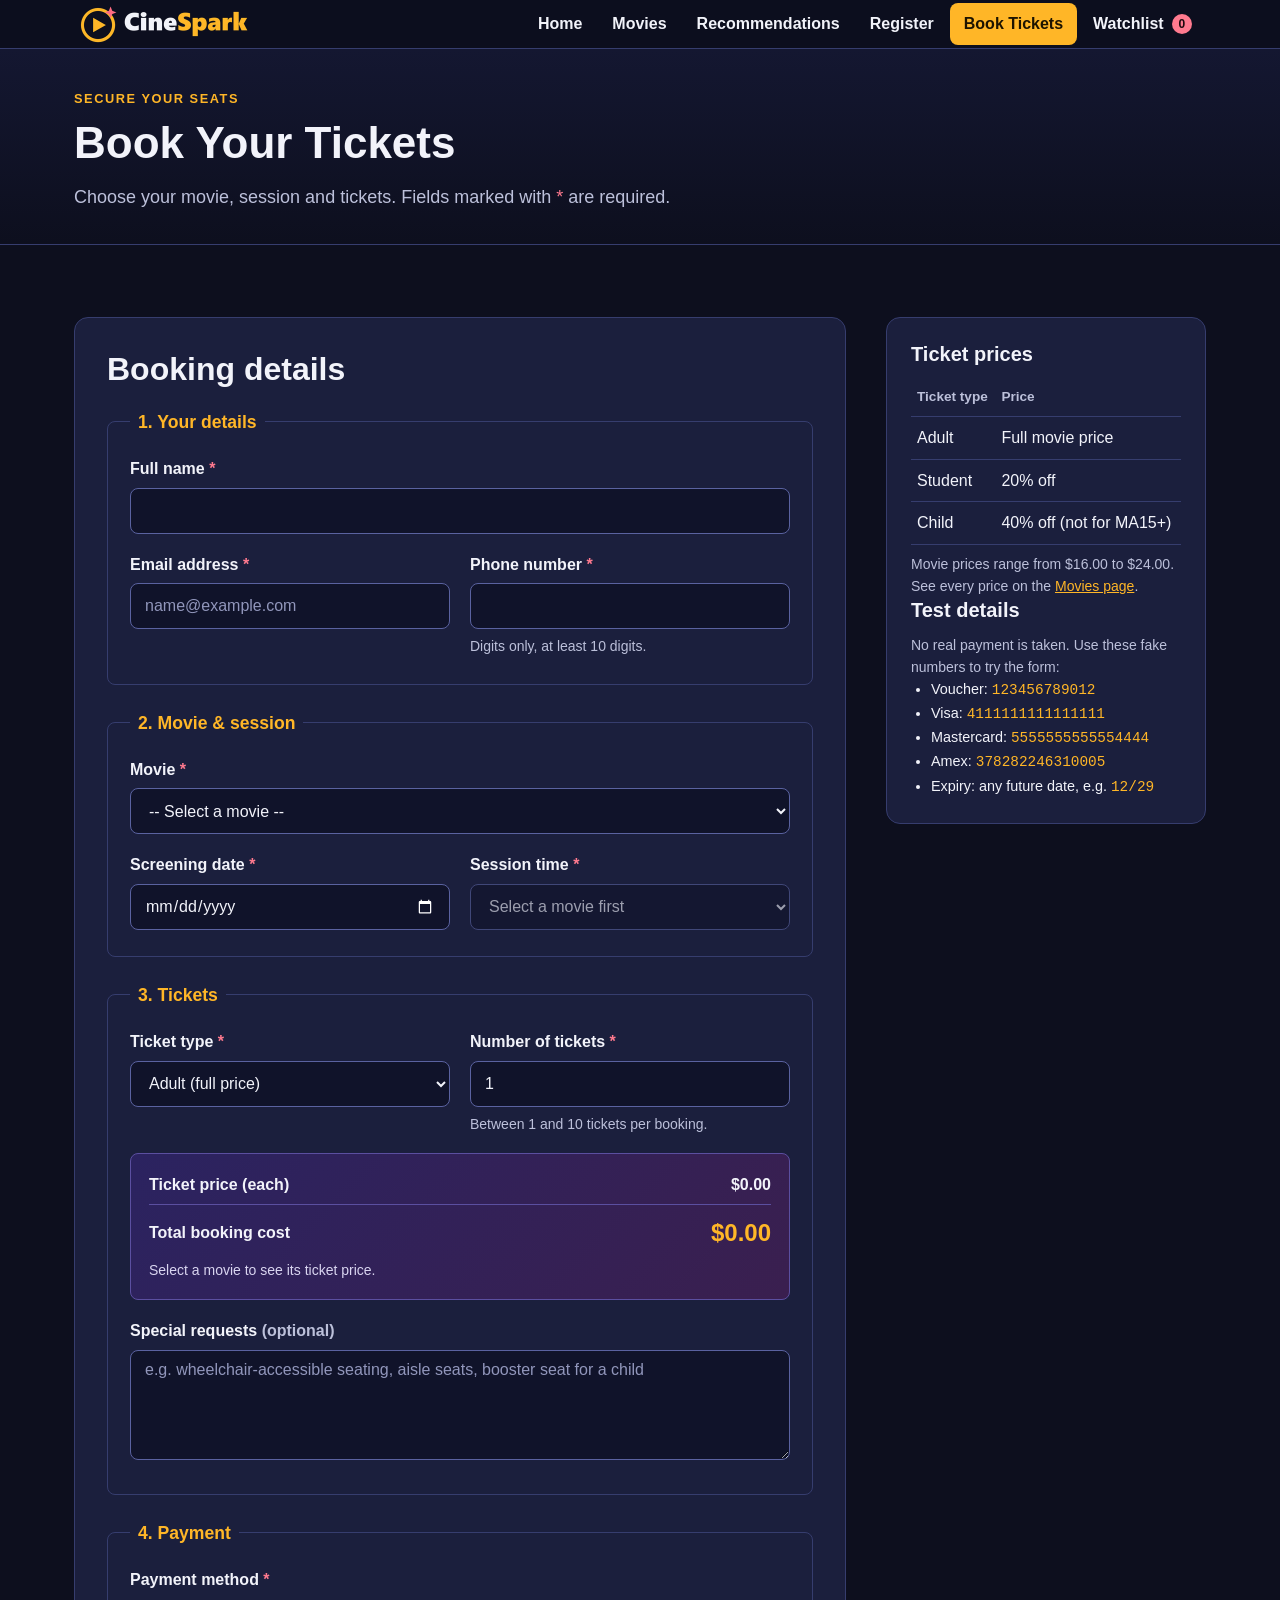
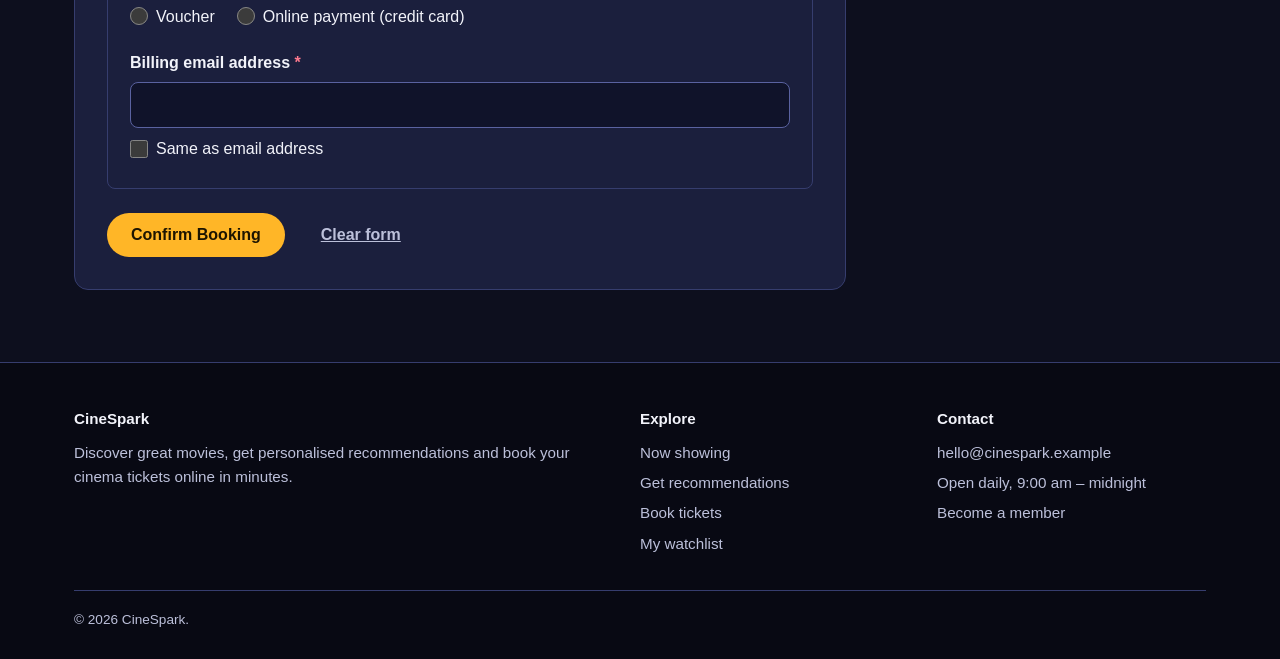
==== commit 5de608c4: "Editing the captions" ====
--- a/assignment2/booking.html
+++ b/assignment2/booking.html
@@ -336,8 +336,8 @@
                 </div>
             </div>
             <div class="footer-bottom">
-                <p>&copy; 2026 CineSpark. Created by Quang Phu Duc Vo for COS10005 Web Development, Assignment 2.</p>
-                <p>CineSpark and every movie on this website are fictional. All images are original artwork.</p>
+                <p>&copy; 2026 CineSpark. </p>
+                
             </div>
         </div>
     </footer>
